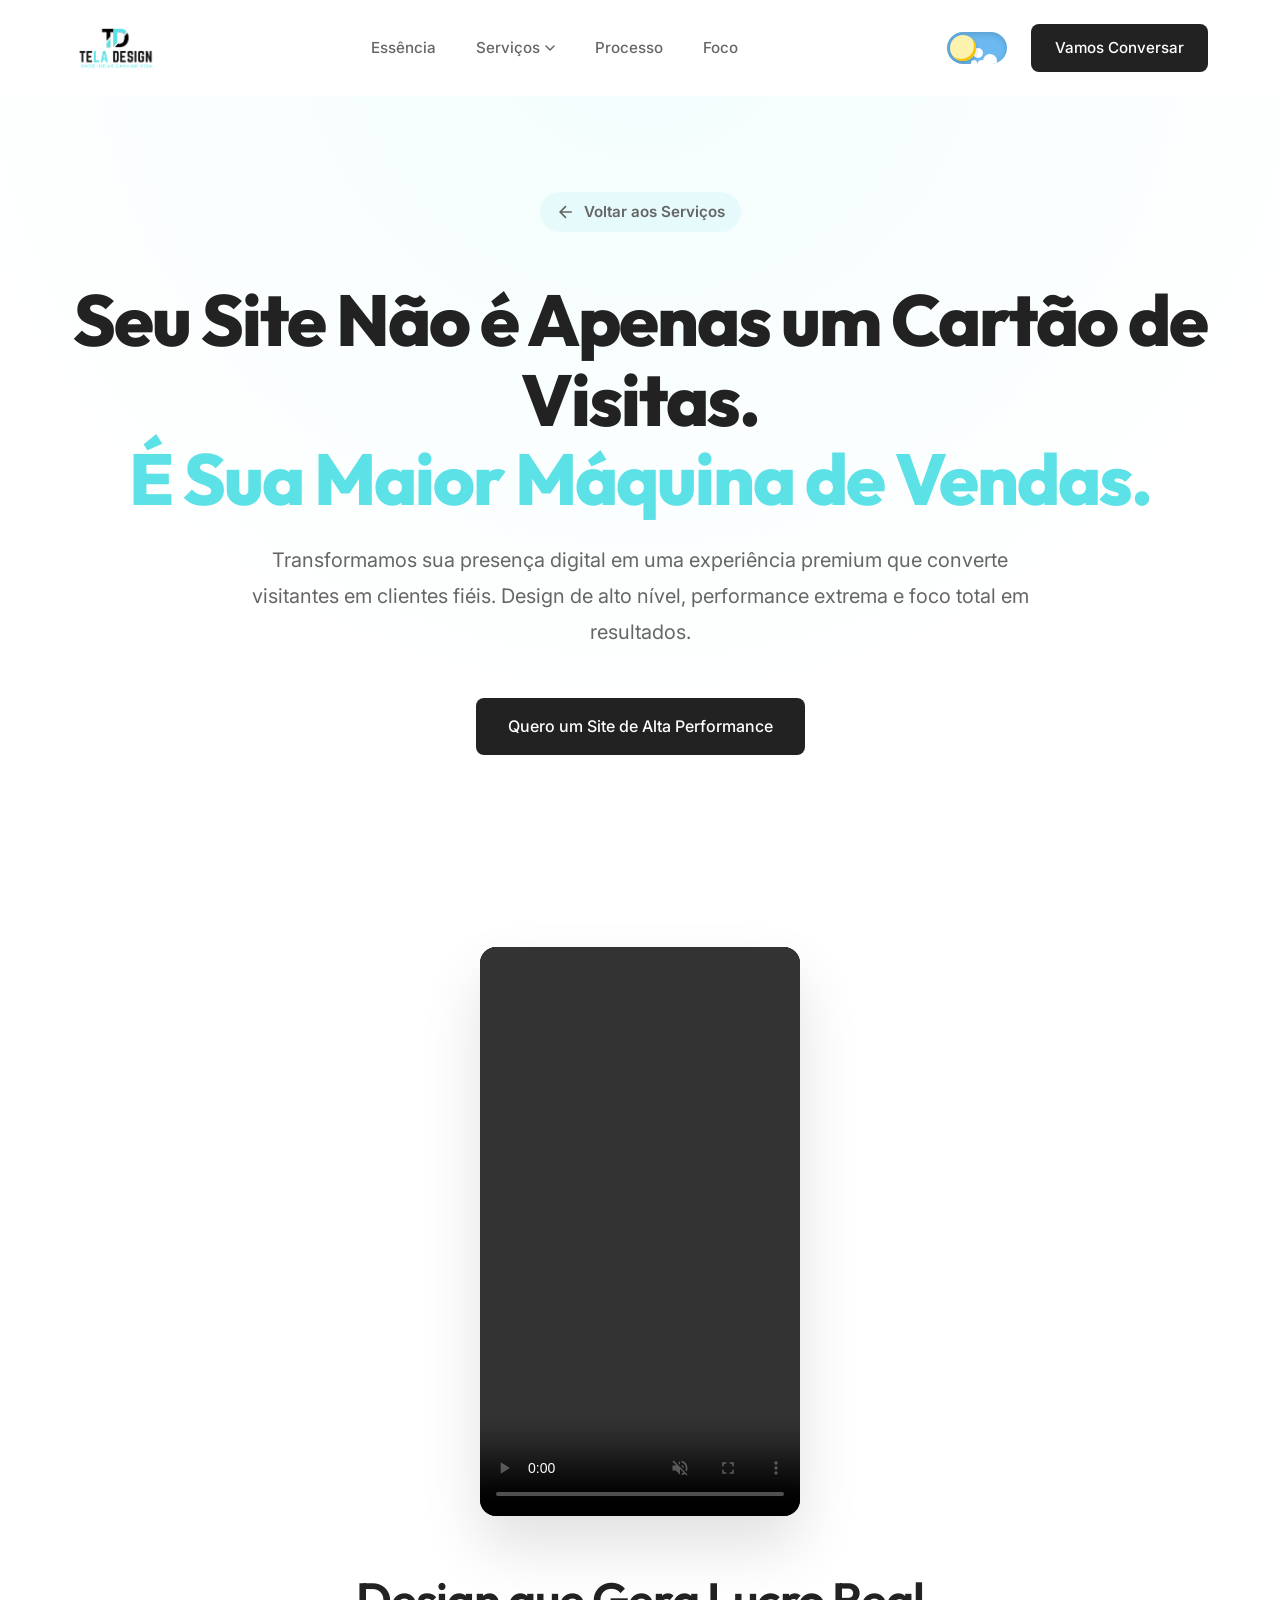
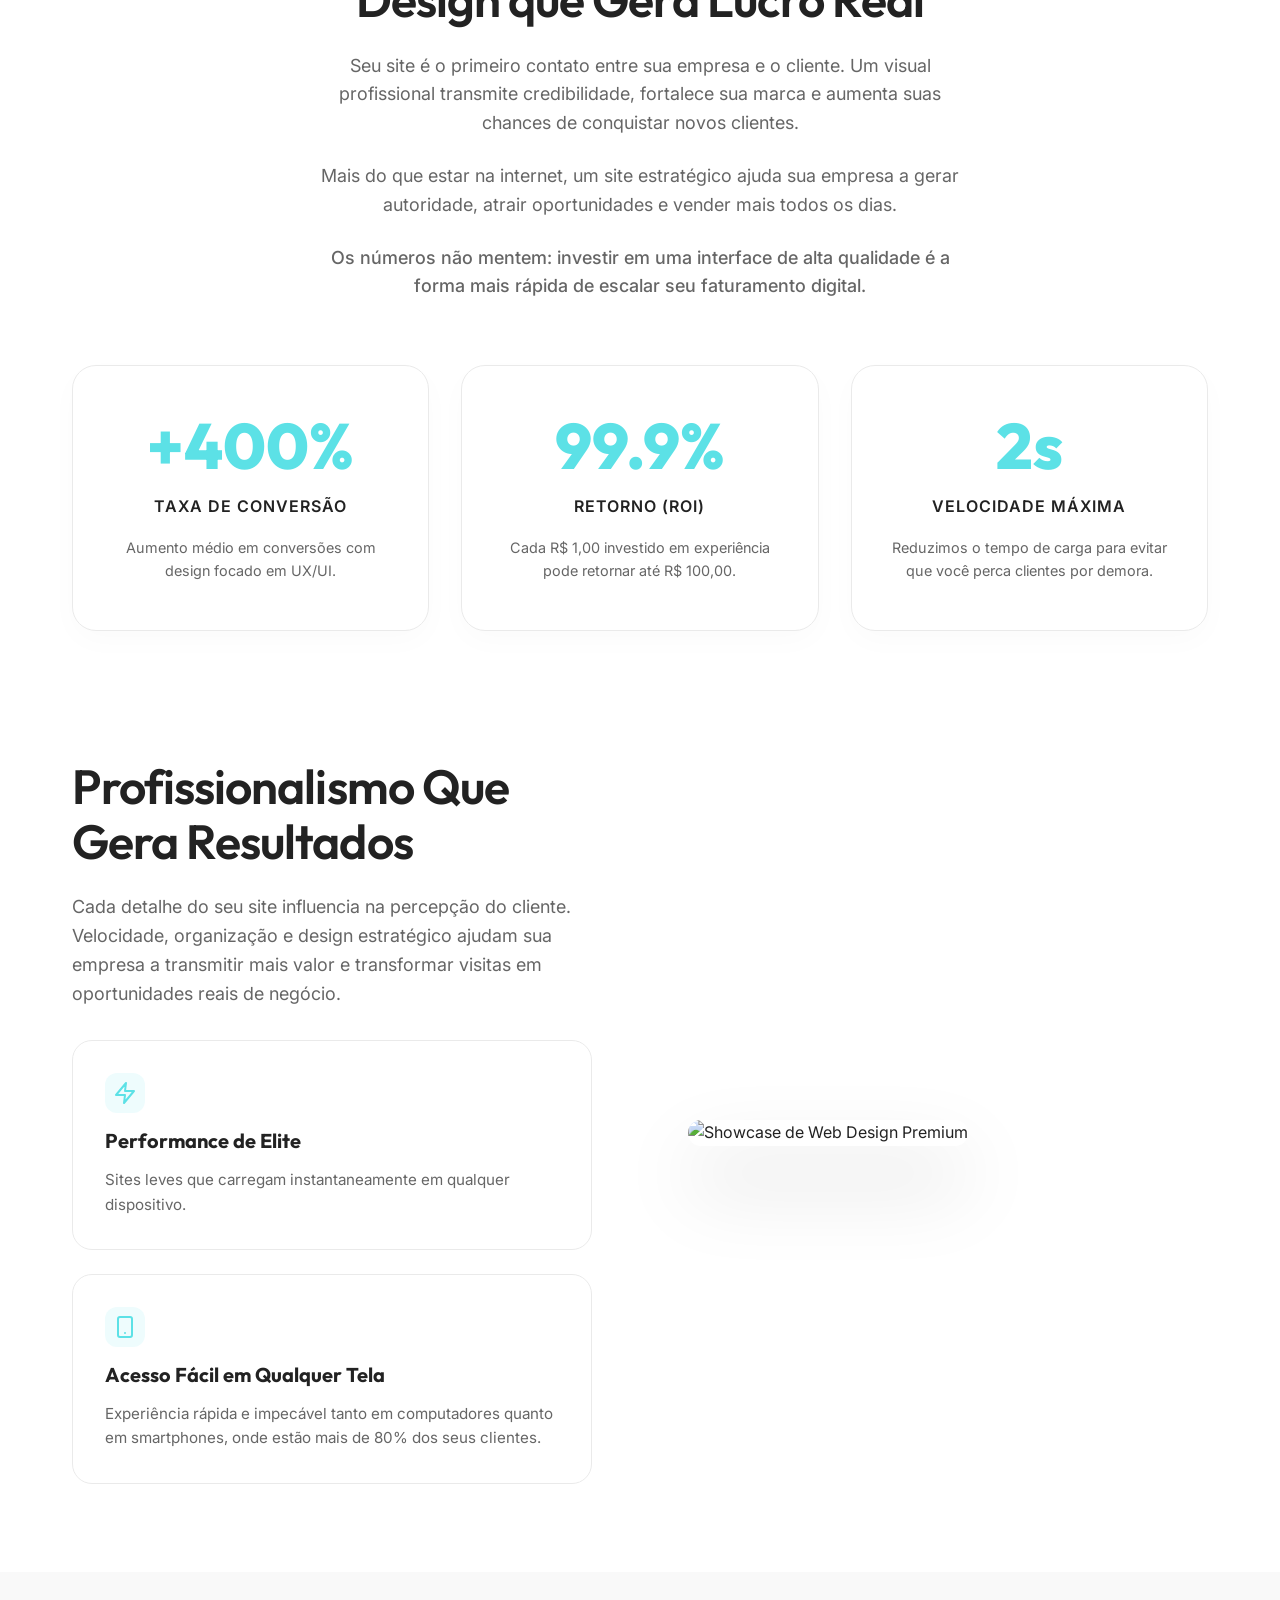
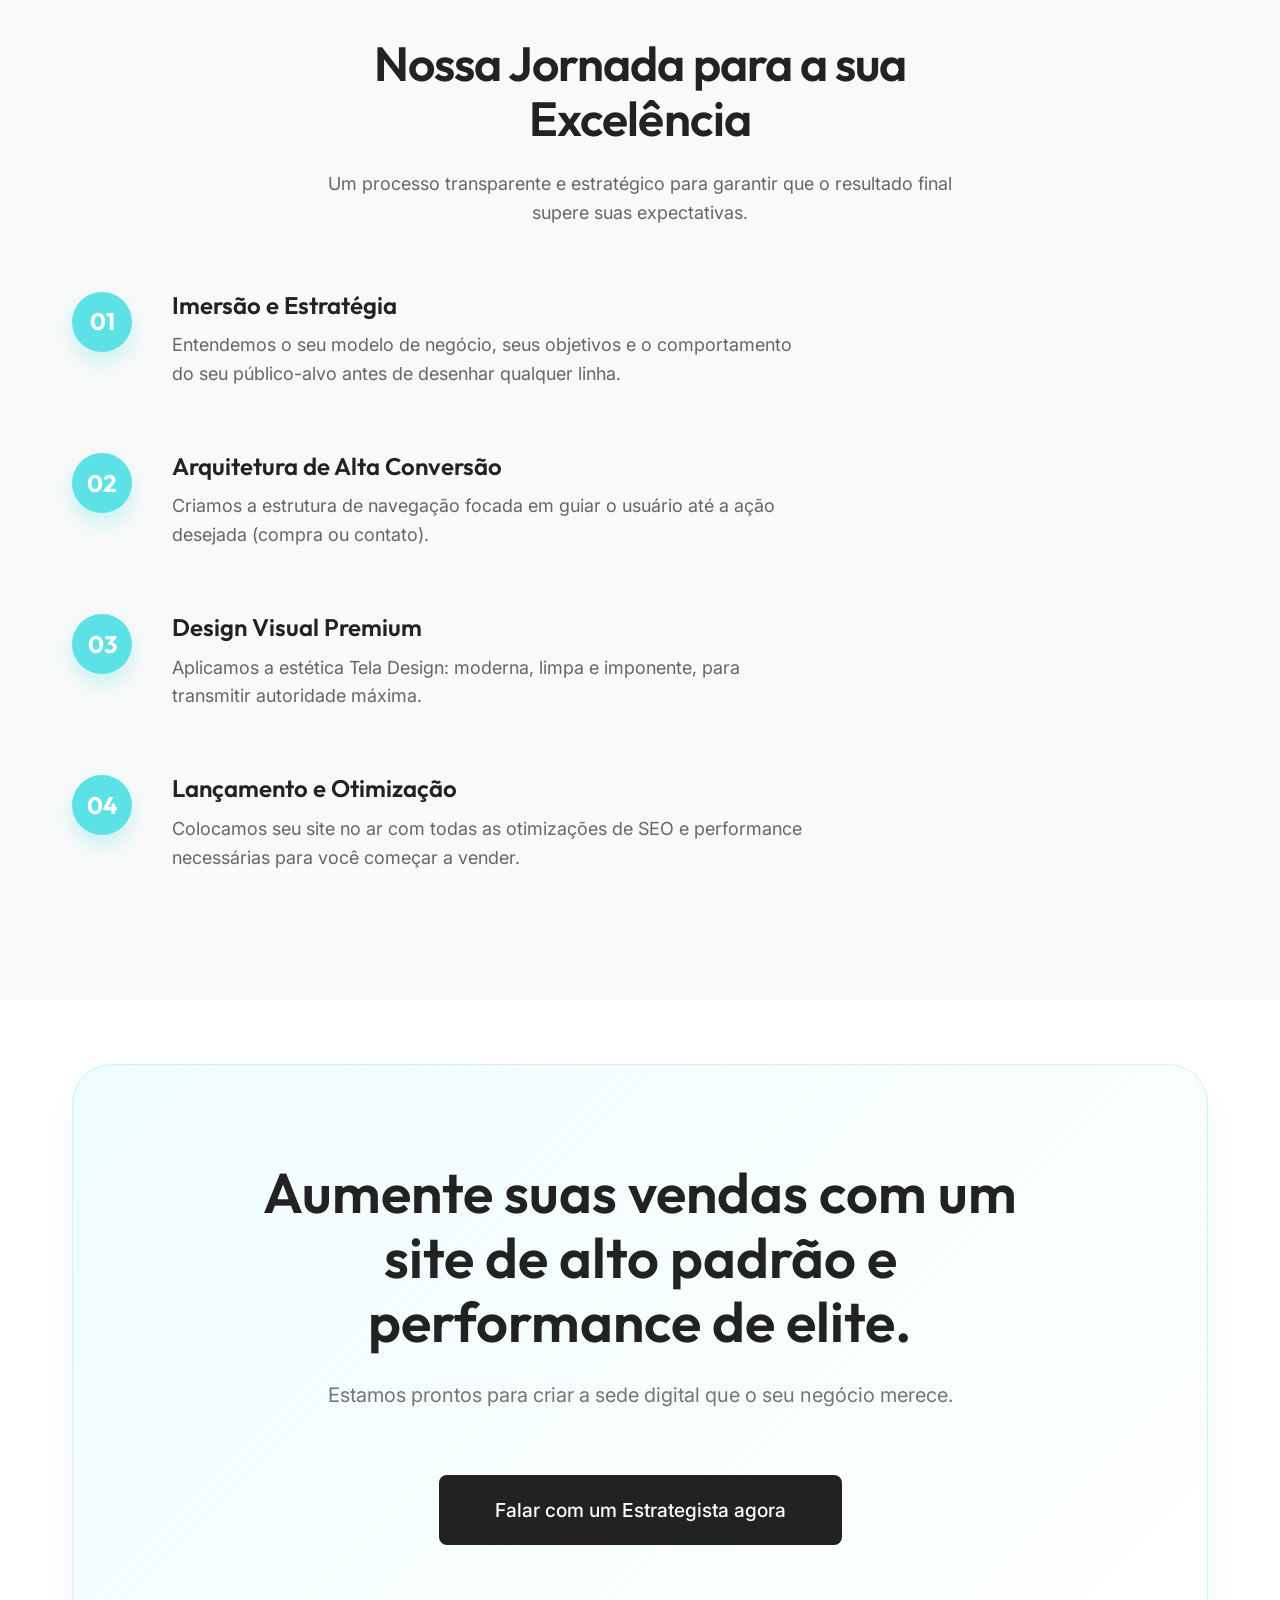
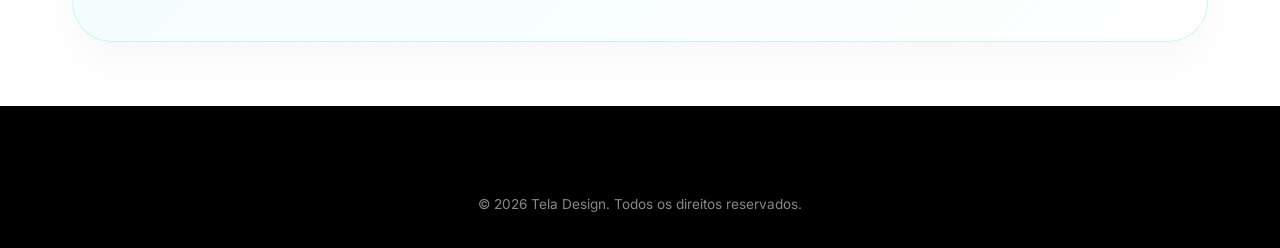
==== criacao-de-sites.html @ dcff829c "Add files via upload" ====
<!DOCTYPE html>
<html lang="pt-br" data-theme="light">
<head>
    <meta charset="UTF-8">
    <meta name="viewport" content="width=device-width, initial-scale=1.0">
    <title>Web Design Estratégico | Tela Design - Performance e Conversão</title>
    <link rel="stylesheet" href="style.css">
    <link rel="preconnect" href="https://fonts.googleapis.com">
    <link rel="preconnect" href="https://fonts.gstatic.com" crossorigin>
    <link href="https://fonts.googleapis.com/css2?family=Inter:wght@300;400;500;600;700;800&family=Outfit:wght@400;500;600;700;800&display=swap" rel="stylesheet">
</head>
<body>
    <div class="bg-glow"></div>

    <!-- HEADER IDÊNTICO À HOME -->
    <header class="header">
        <div class="container header-content">
            <a href="index.html" class="logo">
                <img src="logo.png" alt="Tela Design Logo" class="logo-img light-logo">
                <img src="dark.png" alt="Tela Design Logo" class="logo-img dark-logo">
            </a>
            <nav class="nav">
                <a href="index.html#sobre">Essência</a>
                <div class="dropdown">
                    <a href="index.html#servicos" class="dropdown-trigger">Serviços <svg class="dropdown-arrow" width="10" height="6" viewBox="0 0 10 6" fill="none" stroke="currentColor" stroke-width="1.5"><path d="M1 1l4 4 4-4" stroke-linecap="round" stroke-linejoin="round"/></svg></a>
                    <div class="dropdown-menu">
                        <a href="criacao-de-sites.html">Criação de Sites</a>
                        <a href="identidade-visual.html">Identidade Visual</a>
                        <a href="edicao-de-videos.html">Edição de Vídeos</a>
                        <a href="midias-sociais.html">Mídias Sociais</a>
                        <a href="material-grafico.html">Material Gráfico</a>
                        <a href="design-editorial.html">Design Editorial</a>
                    </div>
                </div>
                <a href="index.html#processo">Processo</a>
                <a href="index.html#foco">Foco</a>
            </nav>
            <div class="header-actions" style="display: flex; align-items: center; gap: 1.5rem;">
                <label class="theme-toggle" aria-label="Alternar tema">
                    <input type="checkbox" id="theme-switch">
                    <div class="toggle-track">
                        <div class="toggle-stars">
                            <span class="star star-1"></span>
                            <span class="star star-2"></span>
                            <span class="star star-3"></span>
                        </div>
                        <div class="toggle-clouds">
                            <span class="cloud cloud-1"></span>
                            <span class="cloud cloud-2"></span>
                        </div>
                        <div class="toggle-sun-moon"></div>
                    </div>
                </label>
                <a href="https://wa.me/5571982091842" target="_blank" class="btn btn-primary compact">Vamos Conversar</a>
            </div>
        </div>
    </header>

    <main>
        <!-- HERO ROBUSTO -->
        <section class="service-landing-hero">
            <div class="container">
                <a href="index.html#servicos" class="back-home reveal">
                    <svg width="20" height="20" viewBox="0 0 24 24" fill="none" stroke="currentColor" stroke-width="2"><path d="M19 12H5M12 19l-7-7 7-7"/></svg>
                    Voltar aos Serviços
                </a>
                <h1 class="reveal">Seu Site Não é Apenas um Cartão de Visitas.<br><span style="color: var(--accent-cyan);">É Sua Maior Máquina de Vendas.</span></h1>
                <p class="focus-text reveal delay-1">Transformamos sua presença digital em uma experiência premium que converte visitantes em clientes fiéis. Design de alto nível, performance extrema e foco total em resultados.</p>
                <div class="reveal delay-2">
                    <a href="https://wa.me/5571982091842" class="btn btn-primary btn-lg">Quero um Site de Alta Performance</a>
                </div>
            </div>
        </section>

        <!-- INFOGRÁFICO DE MÉTRICAS -->
        <section class="lp-section bg-glass">
            <div class="container">
                <div class="text-center" style="max-width: 850px; margin: 0 auto 4rem;">
                    <div class="video-section-wrapper reveal" style="margin-bottom: 3.5rem;">
                        <div class="video-wrapper">
                            <video src="Video%20cria%C3%A7%C3%A3o%20de%20Site.mp4" controls autoplay muted loop playsinline class="custom-video"></video>
                        </div>
                    </div>
                                        <h2 class="section-title">Design que Gera Lucro Real</h2>
                    <p>Seu site é o primeiro contato entre sua empresa e o cliente. Um visual profissional transmite credibilidade, fortalece sua marca e aumenta suas chances de conquistar novos clientes.</p>
                    <p style="margin-top: 1.5rem;">Mais do que estar na internet, um site estratégico ajuda sua empresa a gerar autoridade, atrair oportunidades e vender mais todos os dias.</p>
                    <p style="margin-top: 1.5rem; font-weight: 500;">Os números não mentem: investir em uma interface de alta qualidade é a forma mais rápida de escalar seu faturamento digital.</p>
                </div>
                
                <div class="metrics-container reveal">
                    <div class="metric-box">
                        <span class="metric-value">+400%</span>
                        <span class="metric-label">Taxa de Conversão</span>
                        <p style="margin-top: 1rem; font-size: 0.9rem; color: var(--text-muted);">Aumento médio em conversões com design focado em UX/UI.</p>
                    </div>
                    <div class="metric-box">
                        <span class="metric-value">99.9%</span>
                        <span class="metric-label">Retorno (ROI)</span>
                        <p style="margin-top: 1rem; font-size: 0.9rem; color: var(--text-muted);">Cada R$ 1,00 investido em experiência pode retornar até R$ 100,00.</p>
                    </div>
                    <div class="metric-box">
                        <span class="metric-value">2s</span>
                        <span class="metric-label">Velocidade Máxima</span>
                        <p style="margin-top: 1rem; font-size: 0.9rem; color: var(--text-muted);">Reduzimos o tempo de carga para evitar que você perca clientes por demora.</p>
                    </div>
                </div>
            </div>
        </section>

        <!-- CONTEÚDO ESTRATÉGICO -->
        <section class="lp-section">
            <div class="container">
                <div class="lp-grid">
                    <div class="reveal">
                        <h2 class="section-title">Profissionalismo Que Gera Resultados</h2>
                        <p>Cada detalhe do seu site influencia na percepção do cliente. Velocidade, organização e design estratégico ajudam sua empresa a transmitir mais valor e transformar visitas em oportunidades reais de negócio.</p>
                        <div class="lp-feature-card" style="margin-top: 2rem;">
                            <div class="card-icon">
                                <svg width="24" height="24" viewBox="0 0 24 24" fill="none" stroke="currentColor" stroke-width="2" stroke-linecap="round" stroke-linejoin="round"><polyline points="13 2 3 14 12 14 11 22 21 10 12 10 13 2"></polyline></svg>
                            </div>
                            <h4>Performance de Elite</h4>
                            <p>Sites leves que carregam instantaneamente em qualquer dispositivo.</p>
                        </div>
                        <div class="lp-feature-card">
                            <div class="card-icon">
                                <svg width="24" height="24" viewBox="0 0 24 24" fill="none" stroke="currentColor" stroke-width="2" stroke-linecap="round" stroke-linejoin="round"><rect x="5" y="2" width="14" height="20" rx="2" ry="2"></rect><line x1="12" y1="18" x2="12.01" y2="18"></line></svg>
                            </div>
                            <h4>Acesso Fácil em Qualquer Tela</h4>
                            <p>Experiência rápida e impecável tanto em computadores quanto em smartphones, onde estão mais de 80% dos seus clientes.</p>
                        </div>
                    </div>
                    <div class="reveal delay-1">
                        <img src="página de serviços/criação de sites.jpg" alt="Showcase de Web Design Premium" style="width: 100%; border-radius: 40px; box-shadow: 0 40px 80px rgba(0,0,0,0.15);">
                    </div>
                </div>
            </div>
        </section>

        <!-- O PROCESSO -->
        <section class="lp-section bg-light-gray">
            <div class="container">
                <div class="text-center" style="max-width: 700px; margin: 0 auto 4rem;">
                    <h2 class="section-title">Nossa Jornada para a sua Excelência</h2>
                    <p>Um processo transparente e estratégico para garantir que o resultado final supere suas expectativas.</p>
                </div>

                <div class="process-steps-vertical reveal">
                    <div class="process-step">
                        <div class="step-number">01</div>
                        <div class="step-content">
                            <h4>Imersão e Estratégia</h4>
                            <p>Entendemos o seu modelo de negócio, seus objetivos e o comportamento do seu público-alvo antes de desenhar qualquer linha.</p>
                        </div>
                    </div>
                    <div class="process-step">
                        <div class="step-number">02</div>
                        <div class="step-content">
                            <h4>Arquitetura de Alta Conversão</h4>
                            <p>Criamos a estrutura de navegação focada em guiar o usuário até a ação desejada (compra ou contato).</p>
                        </div>
                    </div>
                    <div class="process-step">
                        <div class="step-number">03</div>
                        <div class="step-content">
                            <h4>Design Visual Premium</h4>
                            <p>Aplicamos a estética Tela Design: moderna, limpa e imponente, para transmitir autoridade máxima.</p>
                        </div>
                    </div>
                    <div class="process-step">
                        <div class="step-number">04</div>
                        <div class="step-content">
                            <h4>Lançamento e Otimização</h4>
                            <p>Colocamos seu site no ar com todas as otimizações de SEO e performance necessárias para você começar a vender.</p>
                        </div>
                    </div>
                </div>
            </div>
        </section>

        <section class="container">
            <div class="cta-imposing reveal">
                <h2>Aumente suas vendas com um site de alto padrão e performance de elite.</h2>
                <p style="font-size: 1.25rem; margin-bottom: 3rem; opacity: 0.9;">Estamos prontos para criar a sede digital que o seu negócio merece.</p>
                <a href="https://wa.me/5571982091842" target="_blank" class="btn btn-primary">Falar com um Estrategista agora</a>
            </div>
        </section>
    </main>

    <footer class="footer-bottom-dark">
        <div class="container text-center">
            <p class="copyright-dark">&copy; 2026 Tela Design. Todos os direitos reservados.</p>
        </div>
    </footer>

    <script src="script.js"></script>
</body>
</html>
---- style.css ----
/* ==========================================================================
   TELA DESIGN | LIGHT THEME MINIMALIST PREMIUM
   ========================================================================== */

/* --------------------------------------------------------------------------
   RESET & VARIABLES
   -------------------------------------------------------------------------- */
:root {
    --bg-white: #ffffff;
    --bg-light: #f9f9f9;
    --text-dark: #222222;
    --text-muted: #666666;
    --accent-cyan: #5ce1e6;
    --accent-light: rgba(92, 225, 230, 0.1);
    
    --border-color: #eaeaea;
    
    --font-heading: 'Outfit', sans-serif;
    --font-body: 'Inter', sans-serif;

    --transition-base: 0.4s cubic-bezier(0.16, 1, 0.3, 1);
    
    --shadow-subtle: 0 10px 40px rgba(0, 0, 0, 0.04);
    --shadow-hover: 0 15px 50px rgba(0, 0, 0, 0.08);
}

[data-theme="dark"] {
    --bg-white: #0a0a0a;
    --bg-light: #141414;
    --text-dark: #f0f0f0;
    --text-muted: #a0a0a0;
    --border-color: #222222;
}

* {
    margin: 0;
    padding: 0;
    box-sizing: border-box;
}

html {
    scroll-behavior: smooth;
    transition: background-color 0.4s ease, color 0.4s ease;
}

body {
    background-color: var(--bg-white);
    color: var(--text-dark);
    font-family: var(--font-body);
    line-height: 1.6;
    overflow-x: hidden;
    -webkit-font-smoothing: antialiased;
    transition: background-color 0.4s ease, color 0.4s ease;
}


/* --------------------------------------------------------------------------
   AMBIENT BACKGROUND MOTION (ETHEREAL WHITE GLASSMORPHISM)
   -------------------------------------------------------------------------- */
.ambient-bg {
    position: fixed;
    inset: 0;
    z-index: -10;
    overflow: hidden;
    pointer-events: none;
    background: var(--bg-white);
}

.ambient-pane {
    position: absolute;
    background: #ffffff;
    border-radius: 40% 60% 70% 30% / 40% 50% 60% 50%; /* Formas fluidas orgânicas */
    filter: blur(80px); /* Extremamente suave e esfumaçado */
    opacity: 0.9;
    animation: ethereal-drift 20s infinite alternate cubic-bezier(0.4, 0, 0.2, 1);
    box-shadow: 0 30px 60px rgba(0, 0, 0, 0.03); /* Sombras brancas macias */
}

/* Modo escuro: formas adaptadas para manter a elegância premium */
[data-theme="dark"] .ambient-pane {
    background: #0f0f0f;
    box-shadow: 0 30px 60px rgba(255, 255, 255, 0.01);
}

.pane-1 {
    width: 60vw;
    height: 60vh;
    top: -10%;
    left: -10%;
}

.pane-2 {
    width: 70vw;
    height: 70vh;
    bottom: -20%;
    right: -10%;
    animation-delay: -5s;
    animation-duration: 25s;
    border-radius: 60% 40% 30% 70% / 50% 40% 60% 50%;
}

.pane-3 {
    width: 50vw;
    height: 50vh;
    top: 20%;
    left: 30%;
    animation-delay: -10s;
    animation-duration: 30s;
    border-radius: 50%;
}

@keyframes ethereal-drift {
    0% { transform: translate(0, 0) scale(1) rotate(0deg); }
    50% { transform: translate(3vw, 4vh) scale(1.05) rotate(5deg); }
    100% { transform: translate(-2vw, 3vh) scale(0.95) rotate(-5deg); }
}

/* --------------------------------------------------------------------------
   TYPOGRAPHY
   -------------------------------------------------------------------------- */
h1, h2, h3, h4, h5, h6 {
    font-family: var(--font-heading);
    font-weight: 600;
    line-height: 1.15;
    color: var(--text-dark);
}

p {
    color: var(--text-muted);
    font-size: 1.125rem;
    max-width: 640px;
}

.section-title {
    font-size: clamp(2rem, 4vw, 3rem);
    letter-spacing: -0.02em;
    margin-bottom: 1.5rem;
}

.text-center { text-align: center; }
.text-center p {
    margin-left: auto;
    margin-right: auto;
}
.text-sm { font-size: 0.9rem; }
.mb-2 { margin-bottom: 0.5rem; }
.mt-4 { margin-top: 1rem; }
.mt-8 { margin-top: 2rem; }

/* --------------------------------------------------------------------------
   LAYOUT UTILS
   -------------------------------------------------------------------------- */
.container {
    width: 100%;
    max-width: 1200px;
    margin: 0 auto;
    padding: 0 2rem;
}

section {
    padding: 7rem 0;
    position: relative;
}

.bg-light-gray {
    background-color: var(--bg-light);
}

/* --------------------------------------------------------------------------
   BUTTONS
   -------------------------------------------------------------------------- */
.btn {
    display: inline-flex;
    align-items: center;
    justify-content: center;
    padding: 1rem 2rem;
    border-radius: 8px; /* Clean, slightly rounded edges */
    font-family: var(--font-body);
    font-weight: 500;
    font-size: 1rem;
    text-decoration: none;
    transition: var(--transition-base);
    cursor: pointer;
    border: none;
}

.btn-primary {
    background-color: var(--text-dark);
    color: var(--bg-white);
    position: relative;
    overflow: hidden;
}

/* Subtle cyan glow/fill on hover */
.btn-primary::after {
    content: '';
    position: absolute;
    inset: 0;
    background-color: var(--accent-cyan);
    opacity: 0;
    transition: var(--transition-base);
    z-index: 1;
}

.btn-primary:hover {
    color: #fff;
    transform: translateY(-2px);
    box-shadow: 0 10px 20px rgba(92, 225, 230, 0.2);
}

.btn-primary:hover::after {
    opacity: 1;
}


.btn-primary {
    transition: all 0.3s ease;
}
.btn-primary:hover {
    background-color: var(--accent-cyan);
    color: #ffffff; /* pure white text on cyan */
}
.btn-primary::after { display: none; }

.btn-large {
    padding: 1.25rem 2.5rem;
    font-size: 1.1rem;
}

.compact {
    padding: 0.75rem 1.5rem;
    font-size: 0.95rem;
}

/* --------------------------------------------------------------------------
   HEADER
   -------------------------------------------------------------------------- */
.header {
    position: fixed;
    top: 0;
    left: 0;
    width: 100%;
    padding: 1.5rem 0;
    z-index: 100;
    transition: all var(--transition-base);
    background-color: rgba(255, 255, 255, 0.95);
    backdrop-filter: blur(10px);
}

[data-theme="dark"] .header {
    background-color: rgba(10, 10, 10, 0.95);
    border-bottom: 1px solid rgba(255, 255, 255, 0.05);
}

.header.scrolled {
    padding: 1rem 0;
    box-shadow: 0 2px 20px rgba(0,0,0,0.03);
}

.header-content {
    display: flex;
    justify-content: space-between;
    align-items: center;
}

.logo {
    display: inline-flex;
    align-items: center;
    text-decoration: none;
}

.logo-img {
    height: 45px;
    width: auto;
    object-fit: contain;
}

.logo-img-footer {
    height: 60px;
    width: auto;
    object-fit: contain;
}

.dark-logo {
    display: none;
}

[data-theme="dark"] .light-logo {
    display: none;
}

[data-theme="dark"] .dark-logo {
    display: block;
}

.nav {
    display: flex;
    gap: 2.5rem;
}

.nav a {
    color: var(--text-muted);
    text-decoration: none;
    font-size: 0.95rem;
    font-weight: 500;
    transition: color 0.3s ease;
}

.nav a:hover {
    color: var(--accent-cyan);
}

/* DROPDOWN MENU */
.dropdown {
    position: relative;
    display: inline-block;
}

.dropdown-trigger {
    display: flex;
    align-items: center;
    gap: 0.35rem;
    cursor: pointer;
}

.dropdown-arrow {
    transition: transform 0.3s ease;
}

.dropdown:hover .dropdown-arrow {
    transform: rotate(180deg);
}

.dropdown-menu {
    position: absolute;
    top: 100%;
    left: 50%;
    transform: translateX(-50%) translateY(10px);
    background: rgba(255, 255, 255, 0.9);
    backdrop-filter: blur(10px);
    -webkit-backdrop-filter: blur(10px);
    border: 1px solid rgba(0, 0, 0, 0.05);
    border-radius: 12px;
    padding: 0.75rem 0;
    min-width: 200px;
    box-shadow: 0 10px 30px rgba(0, 0, 0, 0.08);
    opacity: 0;
    visibility: hidden;
    transition: opacity 0.3s ease, transform 0.3s ease, visibility 0.3s ease;
    display: flex;
    flex-direction: column;
    z-index: 1000;
}

[data-theme="dark"] .dropdown-menu {
    background: rgba(20, 20, 20, 0.9);
    border-color: rgba(255, 255, 255, 0.05);
    box-shadow: 0 10px 30px rgba(0, 0, 0, 0.4);
}

.nav .dropdown-menu a {
    padding: 0.6rem 1.25rem;
    font-size: 0.9rem;
    font-weight: 500;
    color: var(--text-muted);
    transition: background 0.2s ease, color 0.2s ease;
    white-space: nowrap;
    text-align: left;
}

.nav .dropdown-menu a:hover {
    background: rgba(92, 225, 230, 0.1);
    color: var(--accent-cyan);
}

/* Show on Hover */
.dropdown:hover .dropdown-menu {
    opacity: 1;
    visibility: visible;
    transform: translateX(-50%) translateY(0);
}

/* --------------------------------------------------------------------------
   THEME TOGGLE
   -------------------------------------------------------------------------- */
.theme-toggle {
    position: relative;
    display: inline-block;
    width: 60px;
    height: 32px;
    cursor: pointer;
    flex-shrink: 0;
}

.theme-toggle input {
    opacity: 0;
    width: 0;
    height: 0;
}

.toggle-track {
    position: absolute;
    top: 0; left: 0; right: 0; bottom: 0;
    background: #6bb9f0; /* Day sky */
    border-radius: 34px;
    transition: 0.5s;
    overflow: hidden;
    box-shadow: inset 0 2px 6px rgba(0,0,0,0.15);
}

.theme-toggle input:checked + .toggle-track {
    background: #1a1a2e; /* Night sky */
}

/* The Sun / Moon */
.toggle-sun-moon {
    position: absolute;
    top: 3px;
    left: 3px;
    width: 26px;
    height: 26px;
    background: #fdf1ae; /* Sun color bright */
    border-radius: 50%;
    transition: 0.5s cubic-bezier(0.68, -0.55, 0.265, 1.55);
    box-shadow: 0 2px 4px rgba(0,0,0,0.2), inset -2px -2px 0 0 #f5c400; /* Sun shading */
    z-index: 2;
}

.theme-toggle input:checked + .toggle-track .toggle-sun-moon {
    transform: translateX(28px);
    background: transparent;
    box-shadow: 0 0 0 0 rgba(0,0,0,0), inset -8px -4px 0 0 #f5f3ce; /* Moon crescent using inset shadow */
}

/* Clouds and Stars */
.toggle-clouds {
    position: absolute;
    width: 100%;
    height: 100%;
    transition: 0.5s;
}

.cloud {
    position: absolute;
    background: #fff;
    border-radius: 50%;
}
.cloud-1 { width: 14px; height: 14px; bottom: -4px; right: 10px; box-shadow: -8px 4px 0 -2px #fff, -16px 2px 0 -4px #fff; }
.cloud-2 { width: 10px; height: 10px; bottom: 6px; right: 24px; box-shadow: -5px -2px 0 -2px #fff;}

.theme-toggle input:checked + .toggle-track .toggle-clouds {
    transform: translateY(20px);
    opacity: 0;
}

.toggle-stars {
    position: absolute;
    width: 100%;
    height: 100%;
    opacity: 0;
    transform: translateY(-20px);
    transition: 0.5s;
}

.star {
    position: absolute;
    background: #fff;
    border-radius: 50%;
    box-shadow: 0 0 4px #fff;
}
.star-1 { width: 2px; height: 2px; top: 6px; left: 12px; animation: twinkle 3s infinite alternate; }
.star-2 { width: 1.5px; height: 1.5px; top: 16px; left: 18px; animation: twinkle 2s infinite alternate; }
.star-3 { width: 1px; height: 1px; top: 10px; left: 26px; }

.theme-toggle input:checked + .toggle-track .toggle-stars {
    opacity: 1;
    transform: translateY(0);
}

@keyframes twinkle {
    0% { opacity: 0.4; }
    100% { opacity: 1; }
}

/* --------------------------------------------------------------------------
   HERO SECTION
   -------------------------------------------------------------------------- */
.hero {
    min-height: 100vh;
    display: flex;
    align-items: center;
    padding-top: 6rem;
}

.hero-grid {
    display: grid;
    grid-template-columns: 1fr 1fr;
    gap: 4rem;
    align-items: center;
}

.hero-title {
    font-size: clamp(2.5rem, 6vw, 4.5rem);
    margin-bottom: 1.5rem;
    line-height: 1.1;
    letter-spacing: -0.03em;
}

.hero-subtitle {
    font-size: 1.25rem;
    margin-bottom: 2.5rem;
    line-height: 1.5;
}

.hero-visual {
    position: relative;
    border-radius: 20px;
    overflow: hidden;
    box-shadow: var(--shadow-subtle);
}

.hero-image {
    width: 100%;
    height: auto;
    display: block;
    object-fit: cover;
    aspect-ratio: 4/5;
    transition: filter 0.4s ease;
}

/* --------------------------------------------------------------------------
   INFINITE MARQUEE
   -------------------------------------------------------------------------- */
.marquee-section {
    padding: 3.5rem 0;
    width: 100%;
    overflow: hidden;
    background: transparent;
    display: flex;
    white-space: nowrap;
}

.marquee-track {
    display: flex;
    width: max-content;
    animation: scroll-marquee 25s linear infinite;
}

.marquee-track:hover {
    animation-play-state: paused;
}

.marquee-content {
    display: flex;
    align-items: center;
    gap: 6rem;
    padding: 0 3rem;
    flex-shrink: 0;
}

.marquee-content i {
    font-size: 3.5rem;
    color: var(--text-muted);
    transition: color 0.3s ease, transform 0.3s ease;
    opacity: 0.4;
}

.marquee-content i:hover {
    color: var(--text-dark); /* Fica escurecido no hover ou ciano, vamos usar escuro para classe */
    transform: scale(1.2);
    opacity: 1;
}

@keyframes scroll-marquee {
    0% { transform: translateX(0); }
    100% { transform: translateX(-50%); }
}

/* --------------------------------------------------------------------------
   ACCENT LINE ANIMATION
   -------------------------------------------------------------------------- */
.accent-line {
    width: 0;
    height: 2px;
    background: var(--accent-cyan);
    margin-bottom: 2.5rem;
    transition: width 1.5s cubic-bezier(0.16, 1, 0.3, 1);
}

.reveal.active .accent-line {
    width: 100px;
}

/* --------------------------------------------------------------------------
   ABOUT SECTION
   -------------------------------------------------------------------------- */
.about-flex {
    display: grid;
    grid-template-columns: 1.2fr 1fr 0.8fr; /* Text gets more width, pushing list right */
    gap: 5vw; /* Maior espaçamento flexível entre as colunas */
    align-items: center;
}

.about-values {
    display: flex;
    justify-content: center; /* Centraliza a lista perfeitamente no meio do espaço */
}

.values-list {
    list-style: none;
    display: flex;
    flex-direction: column;
    gap: 2rem;
}

.values-list li {
    display: flex;
    align-items: flex-start;
    gap: 1.5rem;
}

.values-list i {
    font-size: 2rem;
    color: var(--accent-cyan);
    margin-top: 0.25rem;
}

.values-list div strong {
    display: block;
    font-family: var(--font-heading);
    font-size: 1.25rem;
    color: var(--text-dark);
    margin-bottom: 0.25rem;
}

.values-list div span {
    color: var(--text-muted);
    font-size: 1rem;
}

/* Abstract Line Animation (Right Space) */
.about-animation {
    display: flex;
    justify-content: center;
    align-items: center;
    width: 100%;
    height: 100%;
    margin-left: 2rem;
}

.wireframe-globe {
    position: relative;
    width: 160px;
    height: 160px;
    transform-style: preserve-3d;
    animation: rotate-globe 25s linear infinite;
}

.ring {
    position: absolute;
    top: 0; left: 0; right: 0; bottom: 0;
    border: 1px solid var(--text-muted);
    border-radius: 50%;
    opacity: 0.3; /* Muito leve e limpo, sem poluir */
    transition: var(--transition-base);
}

.ring-1 { transform: rotateY(0deg); }
.ring-2 { transform: rotateY(45deg); }
.ring-3 { transform: rotateY(90deg); }
.ring-4 { transform: rotateY(135deg); }

/* Interação com o Mouse nas Linhas */
.wireframe-globe:hover .ring {
    opacity: 1;
    border-color: var(--accent-cyan);
    border-width: 2px;
}

@keyframes rotate-globe {
    0% { transform: rotateX(-20deg) rotateY(0deg); }
    100% { transform: rotateX(-20deg) rotateY(360deg); }
}

/* --------------------------------------------------------------------------
   SERVICES SECTION
   -------------------------------------------------------------------------- */
.services-grid {
    display: grid;
    grid-template-columns: repeat(auto-fit, minmax(280px, 1fr));
    gap: 2rem;
    margin-top: 3rem;
}

.service-card {
    background: var(--bg-white);
    border: 1px solid var(--border-color);
    border-radius: 12px;
    padding: 2.5rem;
    transition: all 0.4s cubic-bezier(0.16, 1, 0.3, 1);
    position: relative;
    overflow: hidden;
    text-decoration: none; /* Remove sublinhado de link */
    color: inherit; /* Mantém a cor do texto original */
    display: block; /* Garante que o link ocupe todo o espaço do card */
}

/* Premium Top Border animated on Hover */
.service-card::before {
    content: '';
    position: absolute;
    top: 0;
    left: 0;
    width: 100%;
    height: 4px;
    background: var(--accent-cyan);
    transform: scaleX(0);
    transform-origin: left;
    transition: transform 0.4s cubic-bezier(0.16, 1, 0.3, 1);
}

.service-card:hover {
    transform: translateY(-12px);
    box-shadow: 0 25px 50px rgba(0,0,0,0.06);
    border-color: transparent;
}

.service-card:hover::before {
    transform: scaleX(1);
}

/* --------------------------------------------------------------------------
   SVG ICONS (SERVICES)
   -------------------------------------------------------------------------- */
.draw-icon {
    width: 48px;
    height: 48px;
    stroke: var(--accent-cyan);
    margin-bottom: 1.5rem;
    display: block;
    transition: all 0.4s cubic-bezier(0.16, 1, 0.3, 1);
}

.service-card:hover .draw-icon {
    transform: scale(1.1) translateY(-5px);
    stroke: var(--text-dark);
}

.service-card h3 {
    font-size: 1.25rem;
    margin-bottom: 0.5rem;
}

.service-card p {
    font-size: 0.95rem;
}

/* --------------------------------------------------------------------------
   FOCUS SECTION
   -------------------------------------------------------------------------- */
.focus-container {
    max-width: 800px;
    margin: 0 auto;
}

.focus-text {
    margin: 0 auto;
    font-size: 1.25rem;
    line-height: 1.8;
}

.video-section-wrapper {
    display: flex;
    justify-content: center;
    margin-top: 4rem;
    width: 100%;
}

.video-wrapper {
    width: 100%;
    max-width: 320px; /* Mantido o tamanho reduzido sugerido por você */
    border-radius: 16px;
    overflow: hidden;
    background: #000;
    box-shadow: 0 30px 60px rgba(0,0,0,0.12);
    margin: 0 auto;
}

.custom-video {
    width: 100%;
    height: auto;
    aspect-ratio: 9/16; /* Força a proporção vertical exata */
    display: block;
    object-fit: contain; /* Garante que 100% do vídeo vertical seja exibido sem NENHUM corte */
    border-radius: 16px;
}

/* --------------------------------------------------------------------------
   PORTFOLIO SECTION (3D SLIDER)
   -------------------------------------------------------------------------- */
.portfolio {
    padding: 5rem 0; /* Reduzido respiro vertical */
    background: transparent;
    overflow: hidden;
}

.portfolio-slider-container {
    position: relative;
    max-width: 1200px;
    margin: 4rem auto 0;
    display: flex;
    align-items: center;
    justify-content: center;
    perspective: 1500px; /* Cria o efeito de profundidade 3D */
}

.portfolio-track {
    position: relative;
    width: 520px; /* Reduzido para caber melhor na tela */
    height: 520px; /* Reduzido para não cortar o texto no zoom 100% */
    transform-style: preserve-3d;
}

.portfolio-item {
    position: absolute;
    width: 100%;
    height: 100%;
    transition: all 0.8s cubic-bezier(0.16, 1, 0.3, 1);
    opacity: 0;
    pointer-events: none;
    backface-visibility: hidden; /* Prevent text 'mixing' from items behind */
}

.portfolio-card {
    background: var(--bg-white); /* Totalmente sólido para evitar confusão de texto com os cards de trás */
    backdrop-filter: blur(25px); 
    -webkit-backdrop-filter: blur(25px);
    border: 2px solid rgba(255, 255, 255, 0.8); /* Borda clara 'glow' */
    border-radius: 20px;
    overflow: hidden;
    box-shadow: 0 40px 80px rgba(0,0,0,0.12);
    height: 100%;
    display: flex;
    flex-direction: column;
}

.portfolio-img-wrapper {
    flex: 1;
    overflow: hidden;
    background: #fdfdfd; /* Retorno ao fundo limpo para fotos */
    display: flex;
    align-items: center;
    justify-content: center;
}

.portfolio-img-wrapper img {
    width: 100%;
    height: 100%;
    object-fit: contain; /* NUNCA mais corta a imagem, ela se ajusta ao espaço */
    padding: 1rem; /* Margem interna para a arte 'respirar' dentro do card */
    transition: transform 0.5s ease;
}

.portfolio-item:hover .portfolio-img-wrapper img {
    transform: scale(1.05);
}

.portfolio-info {
    padding: 1.5rem 2rem;
    background: transparent; 
    border-top: 1px solid rgba(0, 0, 0, 0.05);
}

.portfolio-info h3 {
    font-size: 1.25rem;
    margin-bottom: 0.25rem;
    color: var(--text-dark); /* Texto escuro novamente */
}

.portfolio-info p {
    font-size: 0.9rem;
    color: var(--text-muted); /* Subtítulo suave novamente */
}

/* O site tem um modo escuro global, então mantemos a adaptação aqui */
[data-theme="dark"] .portfolio-card {
    background: var(--bg-white); /* No modo dark var(--bg-white) é o preto profundo */
    border: 2px solid rgba(255, 255, 255, 0.15);
}

[data-theme="dark"] .portfolio-info h3 { color: #fff; }
[data-theme="dark"] .portfolio-info p { color: #aaa; }

/* 3D POSITIONS */
/* No centro */
.portfolio-item.active {
    opacity: 1;
    z-index: 5;
    transform: translateX(0) scale(1) translateZ(0);
    pointer-events: auto;
}

/* Lado direito */
.portfolio-item.next {
    opacity: 0.6;
    z-index: 3;
    transform: translateX(50%) scale(0.8) rotateY(-35deg) translateZ(-100px);
    filter: blur(2px) grayscale(0.5);
    pointer-events: auto;
}

/* Lado esquerdo */
.portfolio-item.prev {
    opacity: 0.6;
    z-index: 3;
    transform: translateX(-50%) scale(0.8) rotateY(35deg) translateZ(-100px);
    filter: blur(2px) grayscale(0.5);
    pointer-events: auto;
}

/* Escondidos */
.portfolio-item.next-hidden {
    opacity: 0;
    z-index: 1;
    transform: translateX(100%) scale(0.6) translateZ(-300px);
}

.portfolio-item.prev-hidden {
    opacity: 0;
    z-index: 1;
    transform: translateX(-100%) scale(0.6) translateZ(-300px);
}

/* Botões do Slider */
.slider-btn {
    background: var(--bg-white);
    border: 1px solid var(--border-color);
    width: 60px;
    height: 60px;
    border-radius: 50%;
    display: flex;
    align-items: center;
    justify-content: center;
    cursor: pointer;
    font-size: 1.5rem;
    color: var(--text-dark);
    transition: all 0.3s ease;
    z-index: 10;
    position: absolute;
}

.prev-btn { left: -60px; }
.next-btn { right: -60px; }

.slider-btn:hover {
    background: var(--accent-cyan);
    color: #fff;
    border-color: var(--accent-cyan);
    transform: scale(1.1);
    box-shadow: 0 10px 20px rgba(92, 225, 230, 0.3);
}

/* --------------------------------------------------------------------------
   PROCESS TIMELINE
   -------------------------------------------------------------------------- */
.timeline {
    display: grid;
    grid-template-columns: repeat(4, 1fr);
    gap: 2rem;
    margin-top: 4rem;
    position: relative;
}

/* Conceptual connecting line */
.timeline::before {
    content: '';
    position: absolute;
    top: 40px;
    left: 0;
    width: 100%;
    height: 1px;
    background: var(--border-color);
    z-index: 0;
}

.timeline-step {
    position: relative;
    z-index: 1;
    transition: transform 0.4s cubic-bezier(0.16, 1, 0.3, 1);
}

.timeline-step:hover {
    transform: translateY(-8px);
}

.step-number {
    position: relative;
    width: 80px;
    height: 80px;
    background: var(--bg-white);
    border-radius: 50%;
    display: flex;
    align-items: center;
    justify-content: center;
    font-family: var(--font-heading);
    font-size: 1.5rem;
    font-weight: 500;
    color: var(--text-dark);
    margin-bottom: 1.5rem;
    transition: all 0.4s cubic-bezier(0.16, 1, 0.3, 1);
    box-shadow: 0 10px 20px rgba(0,0,0,0.03);
}

.draw-icon-circle {
    position: absolute;
    top: 0;
    left: 0;
    width: 100%;
    height: 100%;
    stroke: var(--accent-cyan);
    transition: stroke 0.4s ease;
}

.timeline-step:hover .step-number {
    background: var(--accent-cyan);
    color: var(--bg-white); /* Pure white em ciano ou text-dark */
    box-shadow: 0 15px 30px rgba(92, 225, 230, 0.4);
    transform: scale(1.05); /* Pequeno pulo */
}

.timeline-step:hover .draw-icon-circle {
    stroke: transparent; /* Remove a borda no hover para formato sólido */
}

.timeline-step h4 {
    font-size: 1.25rem;
    margin-bottom: 0.5rem;
}

.timeline-step p {
    font-size: 0.95rem;
}

/* --------------------------------------------------------------------------
   FOOTER (DARK VERSION)
   -------------------------------------------------------------------------- */
.footer {
    background-color: var(--bg-light);
}

.footer-cta {
    padding: 5rem 0;
}

.footer-cta h2 {
    font-size: clamp(2rem, 3vw, 2.5rem);
}

.footer-bottom-dark {
    background-color: #000000;
    padding: 4rem 0 2rem;
}

.footer-grid-dark {
    display: grid;
    grid-template-columns: 1.5fr 1fr 1fr;
    gap: 3rem;
    margin-bottom: 3rem;
}

.footer-heading-dark {
    color: #ffffff;
    font-size: 1.1rem;
    margin-bottom: 1.5rem;
    font-family: var(--font-heading);
}

.footer-text-dark {
    color: #cccccc;
    font-size: 0.95rem;
    line-height: 1.6;
}

.footer-list-dark {
    list-style: none;
    display: flex;
    flex-direction: column;
    gap: 1rem;
}

.footer-list-dark li {
    display: flex;
    align-items: center;
    gap: 0.75rem;
    color: #cccccc;
    font-size: 0.95rem;
    word-break: break-all; /* Garante que e-mails longos quebrem em telas pequenas */
}

.footer-list-dark a {
    color: #cccccc;
    text-decoration: none;
    transition: color 0.3s ease;
}

.footer-list-dark a:hover {
    color: var(--accent-cyan);
}

.text-cyan {
    color: var(--accent-cyan);
    font-size: 1.2rem;
}

.social-circles {
    display: flex;
    gap: 1rem;
}

.social-circle {
    width: 45px;
    height: 45px;
    border-radius: 50%;
    display: flex;
    align-items: center;
    justify-content: center;
    font-size: 1.8rem;
    text-decoration: none;
    transition: transform 0.3s ease;
}

.social-circle:hover {
    transform: scale(1.1);
}

.bg-cyan {
    background-color: var(--accent-cyan);
    color: #000000;
}

.bg-whatsapp {
    background: radial-gradient(circle at 30% 30%, #5ff376 0%, #20b83c 50%, #15a933 100%);
    color: #ffffff;
    box-shadow: 0 4px 12px rgba(21, 169, 51, 0.3), inset 0 2px 3px rgba(255,255,255,0.4);
}

.footer-divider {
    height: 1px;
    background-color: rgba(255, 255, 255, 0.1);
    width: 100%;
}

.copyright-dark {
    color: #888888;
    font-size: 0.85rem;
    padding-top: 1.5rem;
}

/* --------------------------------------------------------------------------
   ANIMATIONS CLASSES
   -------------------------------------------------------------------------- */
.reveal {
    opacity: 0;
    transform: translateY(30px);
    transition: all 0.8s cubic-bezier(0.16, 1, 0.3, 1);
}

.reveal.active {
    opacity: 1;
    transform: translateY(0);
}

.delay-1 { transition-delay: 0.1s; }
.delay-2 { transition-delay: 0.2s; }
.delay-3 { transition-delay: 0.3s; }

/* --------------------------------------------------------------------------
   FLOATING WHATSAPP
   -------------------------------------------------------------------------- */
.whatsapp-float {
    position: fixed;
    width: 65px;
    height: 65px;
    bottom: 35px;
    right: 35px;
    background: radial-gradient(circle at 30% 30%, #5ff376 0%, #20b83c 50%, #15a933 100%);
    color: #FFF;
    border-radius: 50%;
    text-align: center;
    font-size: 38px;
    box-shadow: 0 10px 25px rgba(21, 169, 51, 0.4), inset 0 2px 4px rgba(255,255,255,0.6);
    z-index: 100;
    display: flex;
    align-items: center;
    justify-content: center;
    transition: var(--transition-base);
    text-decoration: none;
}

.whatsapp-float:hover {
    transform: translateY(-8px) scale(1.05); /* Um pouco mais alto e com levíssimo zoom na hover */
    box-shadow: 0 15px 35px rgba(21, 169, 51, 0.5), inset 0 2px 4px rgba(255,255,255,0.8);
    color: #FFF;
}

/* --------------------------------------------------------------------------
   RESPONSIVE
   -------------------------------------------------------------------------- */
@media (max-width: 900px) {
    .nav { display: none; }
    .header { padding: 1rem 0; } /* Header mais compacto no mobile */
    .hero { padding-top: 7rem; } 
    .hero-title { font-size: 2.2rem; } 
    .hero-grid, .about-flex { grid-template-columns: 1fr; gap: 3rem; }
    
    .about-animation { margin-left: 0; margin-top: 2rem; }
    
    .timeline { grid-template-columns: 1fr; }
    .timeline::before {
        top: 0; left: 40px; width: 1px; height: 100%;
    }
    .timeline-step { display: flex; gap: 1.5rem; align-items: flex-start; }
    .step-number { width: 60px; height: 60px; font-size: 1.2rem; flex-shrink: 0; margin-bottom: 0; }
    .timeline-step > div { text-align: left; }
    
    .footer-grid { grid-template-columns: 1fr; gap: 2rem; }
    .footer-grid-dark { grid-template-columns: 1fr; gap: 2rem; }

    .focus-flex { grid-template-columns: 1fr; text-align: center; }
    .focus-content { text-align: center; }
    .video-section-wrapper { justify-content: center; margin-top: 3rem; }

    /* Portfolio Mobile Adjustments */
    .portfolio-track { width: 280px; height: 400px; }
    .prev-btn { left: -15px; width: 45px; height: 45px; font-size: 1.2rem; }
    .next-btn { right: -15px; width: 45px; height: 45px; font-size: 1.2rem; }
    
    .portfolio-item.next { transform: translateX(25%) scale(0.8) rotateY(-30deg) translateZ(-100px); }
    .portfolio-item.prev { transform: translateX(-25%) scale(0.8) rotateY(30deg) translateZ(-100px); }
}

/* --------------------------------------------------------------------------
   ROBUST SERVICE LANDING PAGE COMPONENTS
   -------------------------------------------------------------------------- */

.service-landing-hero {
    padding: 12rem 0 4rem;
    text-align: center;
    background: radial-gradient(circle at top, rgba(92, 225, 230, 0.08) 0%, transparent 70%);
}

.service-landing-hero h1 {
    font-size: clamp(2.5rem, 6vw, 4.5rem);
    line-height: 1.1;
    margin-bottom: 1.5rem;
    font-weight: 800;
    letter-spacing: -2px;
}

.service-landing-hero .focus-text {
    max-width: 800px;
    margin: 0 auto 3rem;
    font-size: 1.25rem;
    color: var(--text-muted);
}

.lp-section {
    padding: 4rem 0;
}

.lp-section.bg-glass {
    background: rgba(255, 255, 255, 0.4);
    backdrop-filter: blur(20px);
}

[data-theme="dark"] .lp-section.bg-glass {
    background: rgba(15, 15, 15, 0.4);
}

.metrics-container {
    display: grid;
    grid-template-columns: repeat(auto-fit, minmax(250px, 1fr));
    gap: 2rem;
    margin-top: 4rem;
}

.metric-box {
    background: var(--bg-white);
    border: 1px solid var(--border-color);
    padding: 3rem 2rem;
    border-radius: 24px;
    text-align: center;
    transition: transform 0.3s ease;
    box-shadow: 0 10px 30px rgba(0,0,0,0.02);
}

.metric-box:hover {
    transform: translateY(-10px);
    border-color: var(--accent-cyan);
}

.metric-value {
    font-size: 4rem;
    font-weight: 800;
    color: var(--accent-cyan);
    display: block;
    line-height: 1;
    margin-bottom: 1rem;
    font-family: var(--font-heading);
}

.metric-label {
    font-size: 1rem;
    font-weight: 600;
    text-transform: uppercase;
    letter-spacing: 1px;
    color: var(--text-dark);
}

.lp-grid {
    display: grid;
    grid-template-columns: 1fr 1fr;
    gap: 6rem;
    align-items: center;
}

.lp-grid.reverse {
    direction: rtl;
}

.lp-grid.reverse > * {
    direction: ltr;
}

.process-steps-vertical {
    margin-top: 4rem;
    position: relative;
}

.process-step {
    display: flex;
    gap: 2.5rem;
    margin-bottom: 4rem;
    position: relative;
}

.step-number {
    width: 60px;
    height: 60px;
    background: var(--accent-cyan);
    color: white;
    border-radius: 50%;
    display: flex;
    align-items: center;
    justify-content: center;
    font-size: 1.5rem;
    font-weight: 700;
    flex-shrink: 0;
    box-shadow: 0 10px 20px rgba(92, 225, 230, 0.3);
}

.step-content h4 {
    font-size: 1.5rem;
    margin-bottom: 0.75rem;
}

.lp-feature-card {
    background: rgba(255, 255, 255, 0.4);
    backdrop-filter: blur(10px);
    border: 1px solid var(--border-color);
    padding: 2rem;
    border-radius: 20px;
    margin-bottom: 1.5rem;
    display: flex;
    flex-direction: column;
    gap: 1rem;
    transition: all 0.3s ease;
}

.lp-feature-card:hover {
    transform: translateY(-5px);
    border-color: var(--accent-cyan);
    box-shadow: 0 10px 30px rgba(0,0,0,0.05);
}

.card-icon {
    width: 40px;
    height: 40px;
    color: var(--accent-cyan);
    display: flex;
    align-items: center;
    justify-content: center;
    background: rgba(92, 225, 230, 0.1);
    border-radius: 12px;
}

.lp-feature-card h4 {
    font-size: 1.25rem;
    font-weight: 700;
    margin: 0;
}

.lp-feature-card p {
    font-size: 0.95rem;
    margin: 0;
    color: var(--text-muted);
}


.cta-imposing {
    background: linear-gradient(135deg, rgba(92, 225, 230, 0.1) 0%, rgba(255, 255, 255, 0.5) 100%);
    backdrop-filter: blur(20px);
    border: 1px solid rgba(92, 225, 230, 0.3);
    color: var(--text-dark);
    padding: 6rem 2rem;
    border-radius: 40px;
    margin: 4rem 0;
    position: relative;
    overflow: hidden;
    display: flex;
    flex-direction: column;
    align-items: center;
    justify-content: center;
    text-align: center;
    box-shadow: 0 20px 40px rgba(0,0,0,0.03);
}

[data-theme="dark"] .cta-imposing {
    background: linear-gradient(135deg, rgba(92, 225, 230, 0.05) 0%, rgba(15, 15, 15, 0.5) 100%);
    border-color: rgba(92, 225, 230, 0.1);
    color: var(--text-white);
}

.cta-imposing h2 {
    font-size: clamp(2rem, 5vw, 3.5rem);
    margin-bottom: 1.5rem;
    color: inherit;
    max-width: 800px;
}

.cta-imposing p {
    max-width: 650px;
    margin-left: auto;
    margin-right: auto;
    text-align: center;
}

.cta-imposing .btn {
    padding: 1.25rem 3.5rem;
    font-size: 1.2rem;
    display: inline-flex;
    align-items: center;
    justify-content: center;
    margin-top: 1rem;
}

.back-home {
    display: inline-flex;
    align-items: center;
    gap: 0.5rem;
    margin-bottom: 3rem;
    color: var(--text-muted);
    text-decoration: none;
    font-weight: 600;
    font-size: 0.95rem;
    padding: 0.5rem 1rem;
    border-radius: 50px;
    background: rgba(92, 225, 230, 0.1);
    transition: all 0.3s ease;
}

.back-home:hover {
    color: var(--accent-cyan);
    background: rgba(92, 225, 230, 0.2);
    transform: translateX(-5px);
}

@media (max-width: 991px) {
    .lp-grid { grid-template-columns: 1fr; gap: 3rem; text-align: center; }
    .metrics-container { grid-template-columns: 1fr; }
    .process-step { flex-direction: column; align-items: center; text-align: center; }
    .cta-imposing { border-radius: 20px; padding: 4rem 1.5rem; margin: 4rem 0; }
}
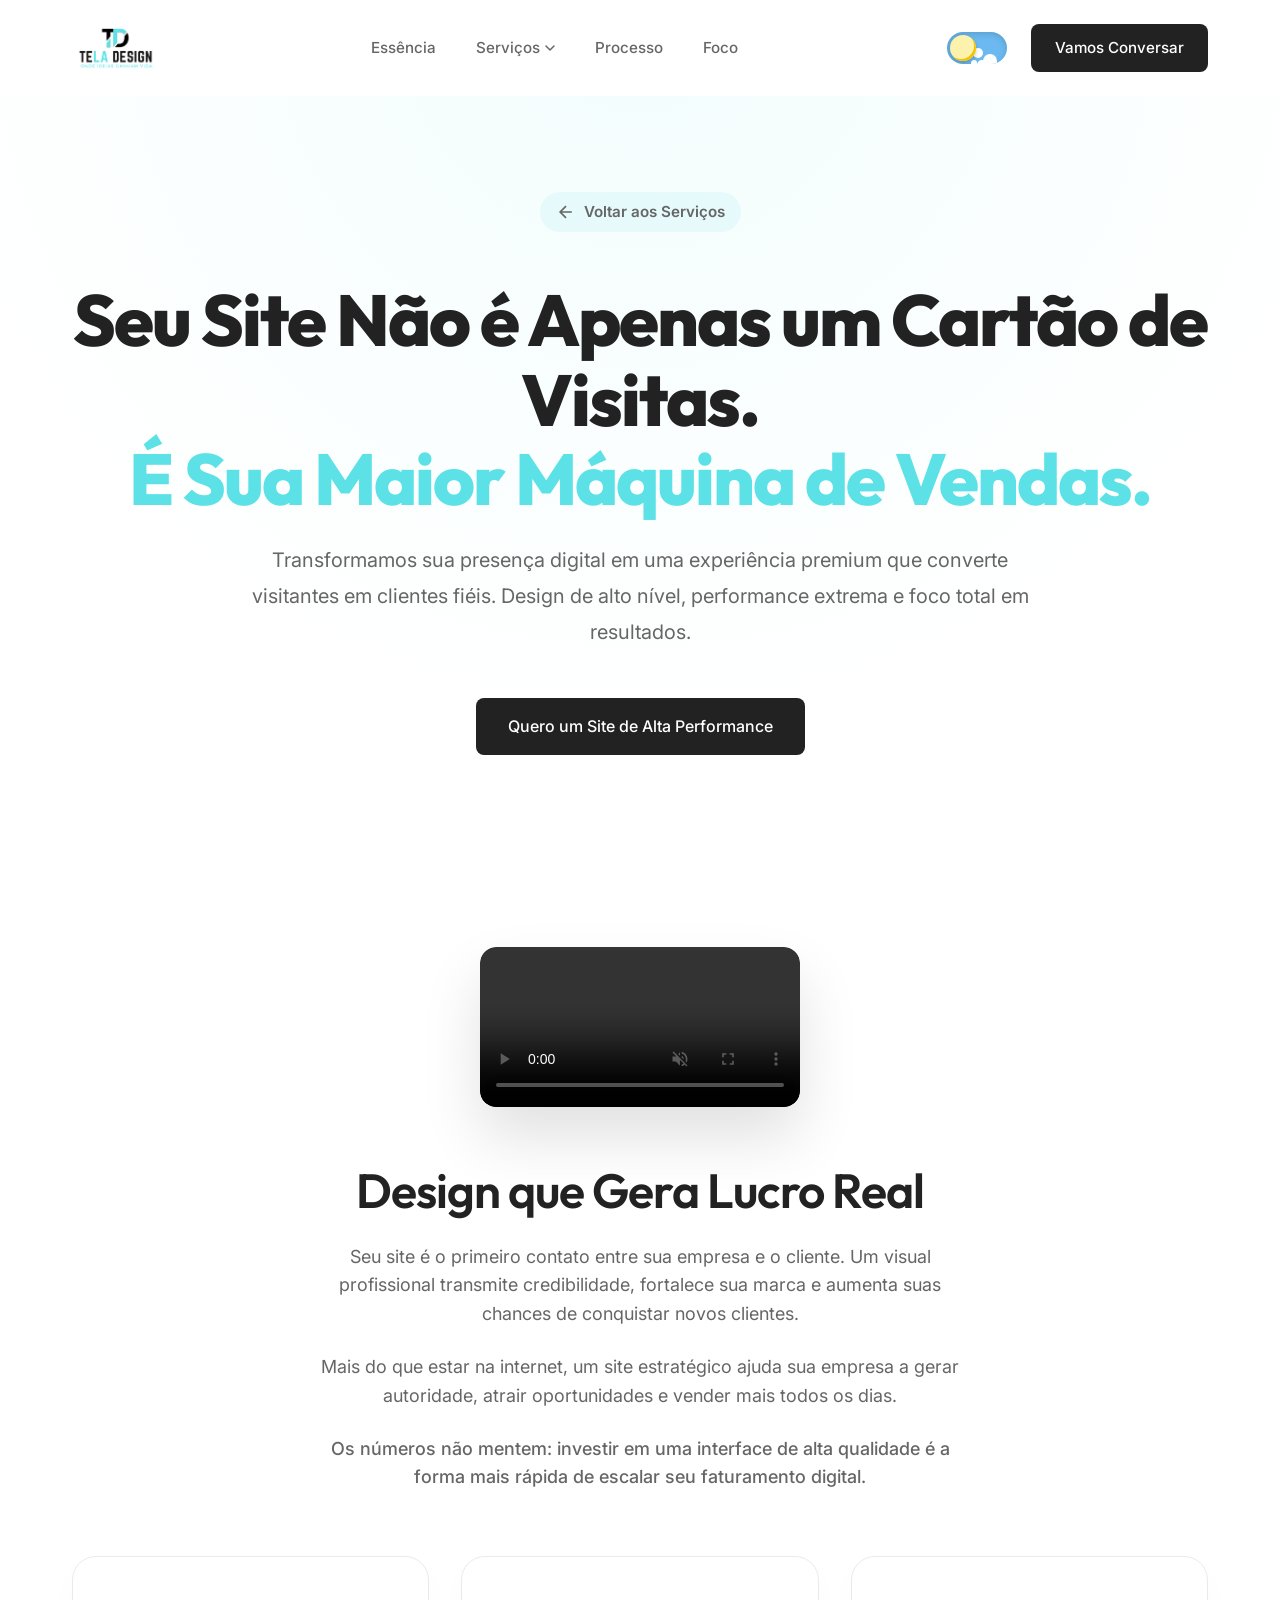
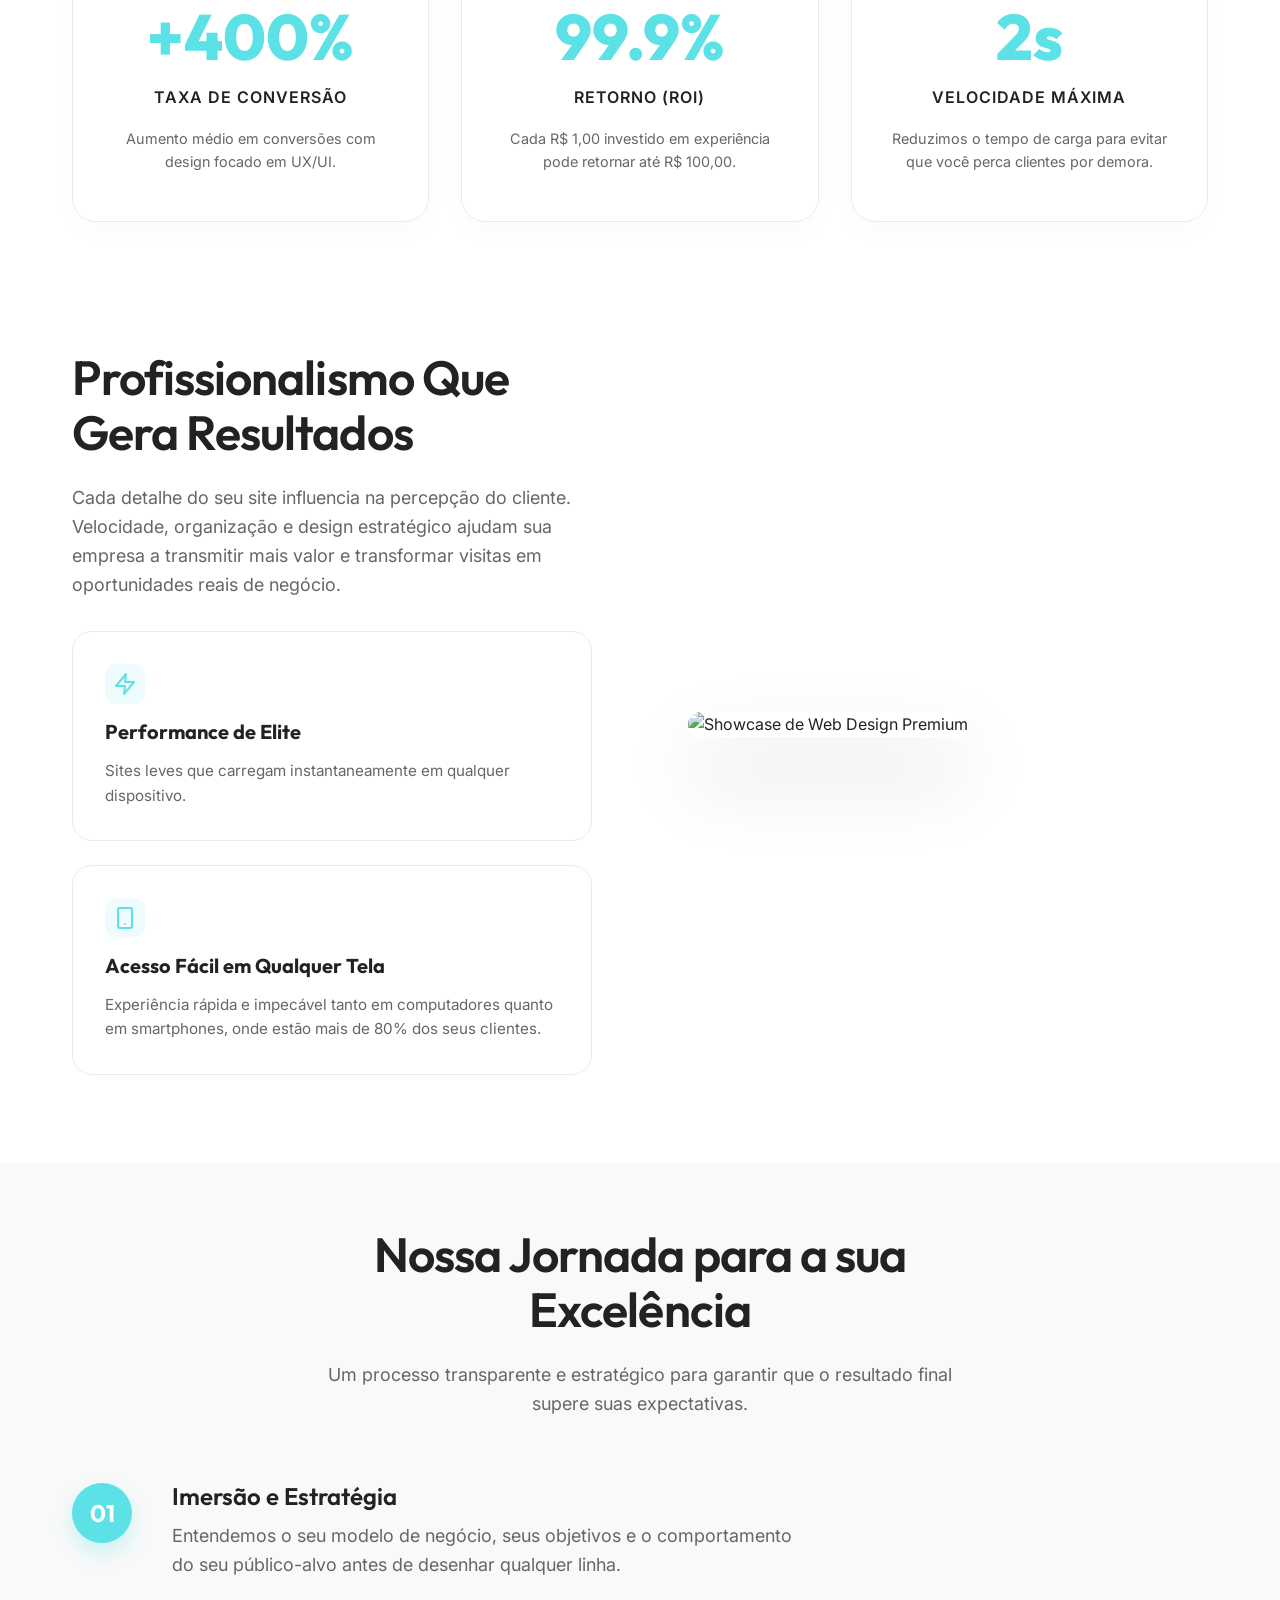
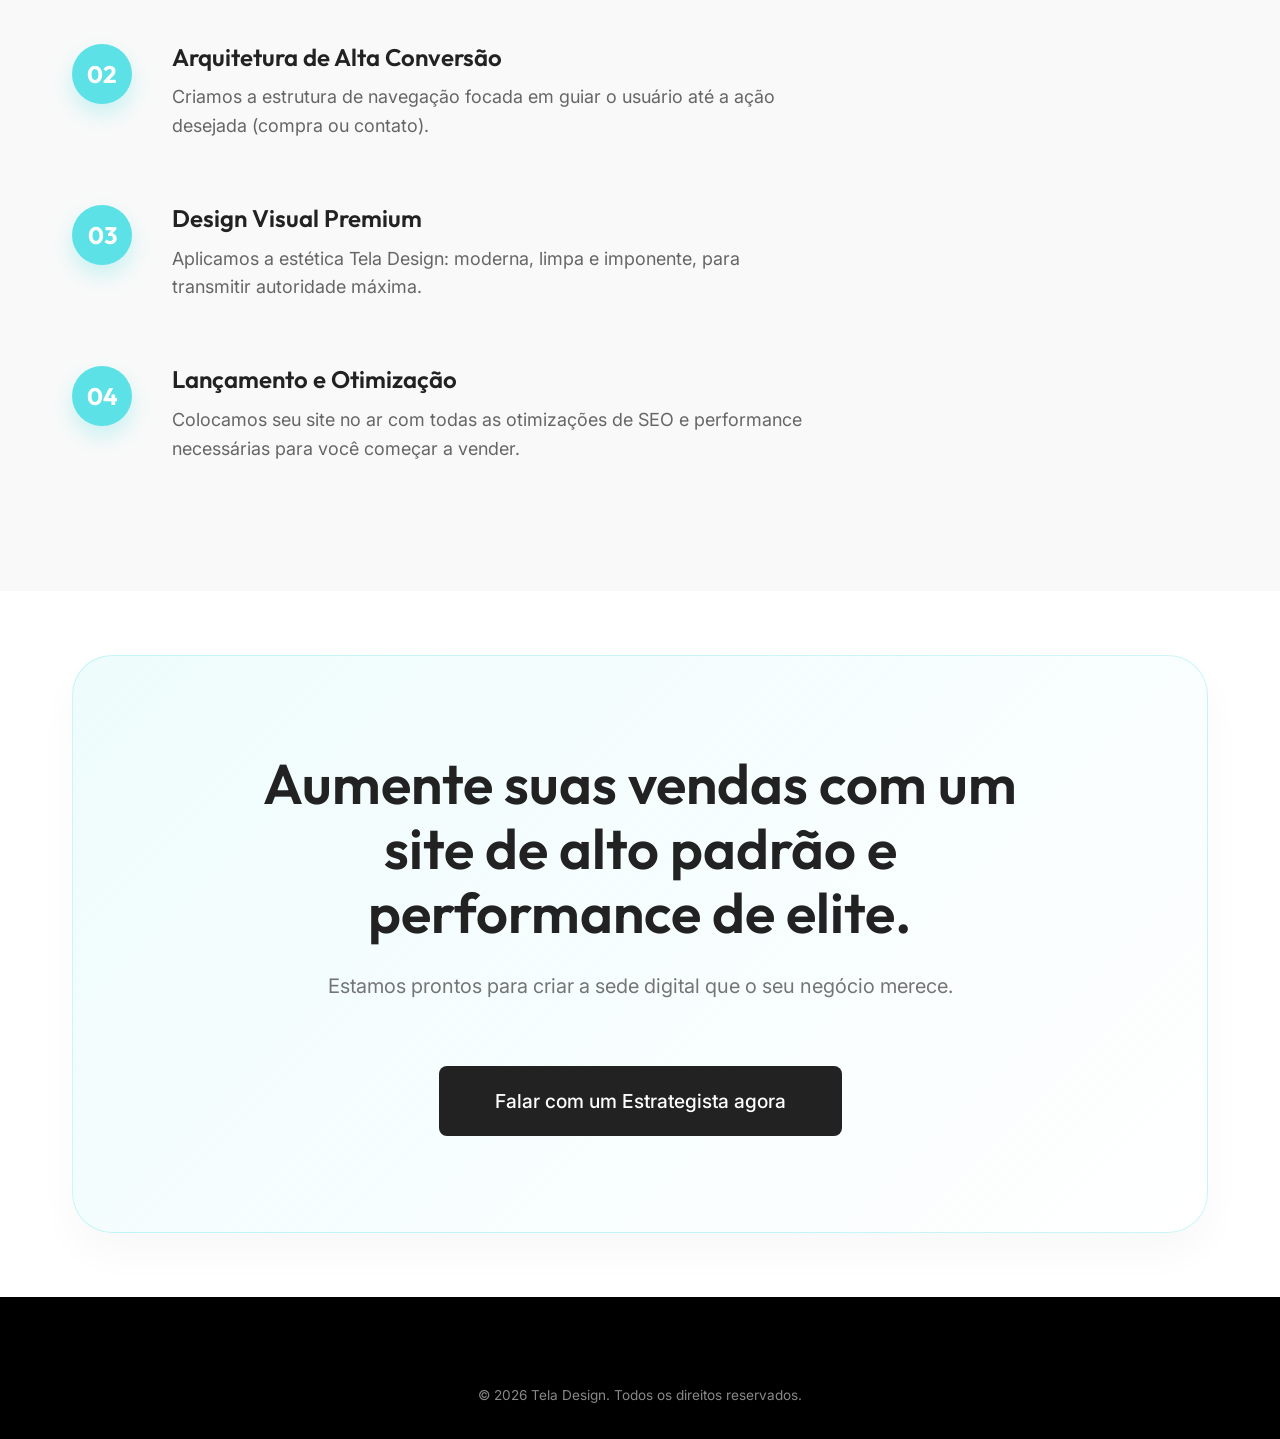
==== commit 7e94c7af: "Add files via upload" ====
--- a/criacao-de-sites.html
+++ b/criacao-de-sites.html
@@ -78,7 +78,7 @@
                 <div class="text-center" style="max-width: 850px; margin: 0 auto 4rem;">
                     <div class="video-section-wrapper reveal" style="margin-bottom: 3.5rem;">
                         <div class="video-wrapper">
-                            <video src="Video%20cria%C3%A7%C3%A3o%20de%20Site.mp4" controls autoplay muted loop playsinline class="custom-video"></video>
+                            <video src="video-criacao-de-sites.mp4" controls autoplay muted loop playsinline class="custom-video"></video>
                         </div>
                     </div>
                                         <h2 class="section-title">Design que Gera Lucro Real</h2>
@@ -130,7 +130,7 @@
                         </div>
                     </div>
                     <div class="reveal delay-1">
-                        <img src="página de serviços/criação de sites.jpg" alt="Showcase de Web Design Premium" style="width: 100%; border-radius: 40px; box-shadow: 0 40px 80px rgba(0,0,0,0.15);">
+                        <img src="pagina-de-servicos/criacao-de-sites.jpg" alt="Showcase de Web Design Premium" style="width: 100%; border-radius: 40px; box-shadow: 0 40px 80px rgba(0,0,0,0.15);">
                     </div>
                 </div>
             </div>
--- a/style.css
+++ b/style.css
@@ -778,10 +778,10 @@
 
 .video-wrapper {
     width: 100%;
-    max-width: 320px; /* Mantido o tamanho reduzido sugerido por você */
+    max-width: 320px;
     border-radius: 16px;
     overflow: hidden;
-    background: #000;
+    background: transparent;
     box-shadow: 0 30px 60px rgba(0,0,0,0.12);
     margin: 0 auto;
 }
@@ -789,10 +789,10 @@
 .custom-video {
     width: 100%;
     height: auto;
-    aspect-ratio: 9/16; /* Força a proporção vertical exata */
     display: block;
-    object-fit: contain; /* Garante que 100% do vídeo vertical seja exibido sem NENHUM corte */
+    object-fit: cover;
     border-radius: 16px;
+    background: transparent;
 }
 
 /* --------------------------------------------------------------------------
@@ -1477,6 +1477,8 @@
 
 @media (max-width: 991px) {
     .lp-grid { grid-template-columns: 1fr; gap: 3rem; text-align: center; }
+    .lp-grid img { width: 100%; max-width: 500px; margin: 0 auto; display: block; }
+    .lp-grid > div { width: 100%; }
     .metrics-container { grid-template-columns: 1fr; }
     .process-step { flex-direction: column; align-items: center; text-align: center; }
     .cta-imposing { border-radius: 20px; padding: 4rem 1.5rem; margin: 4rem 0; }
